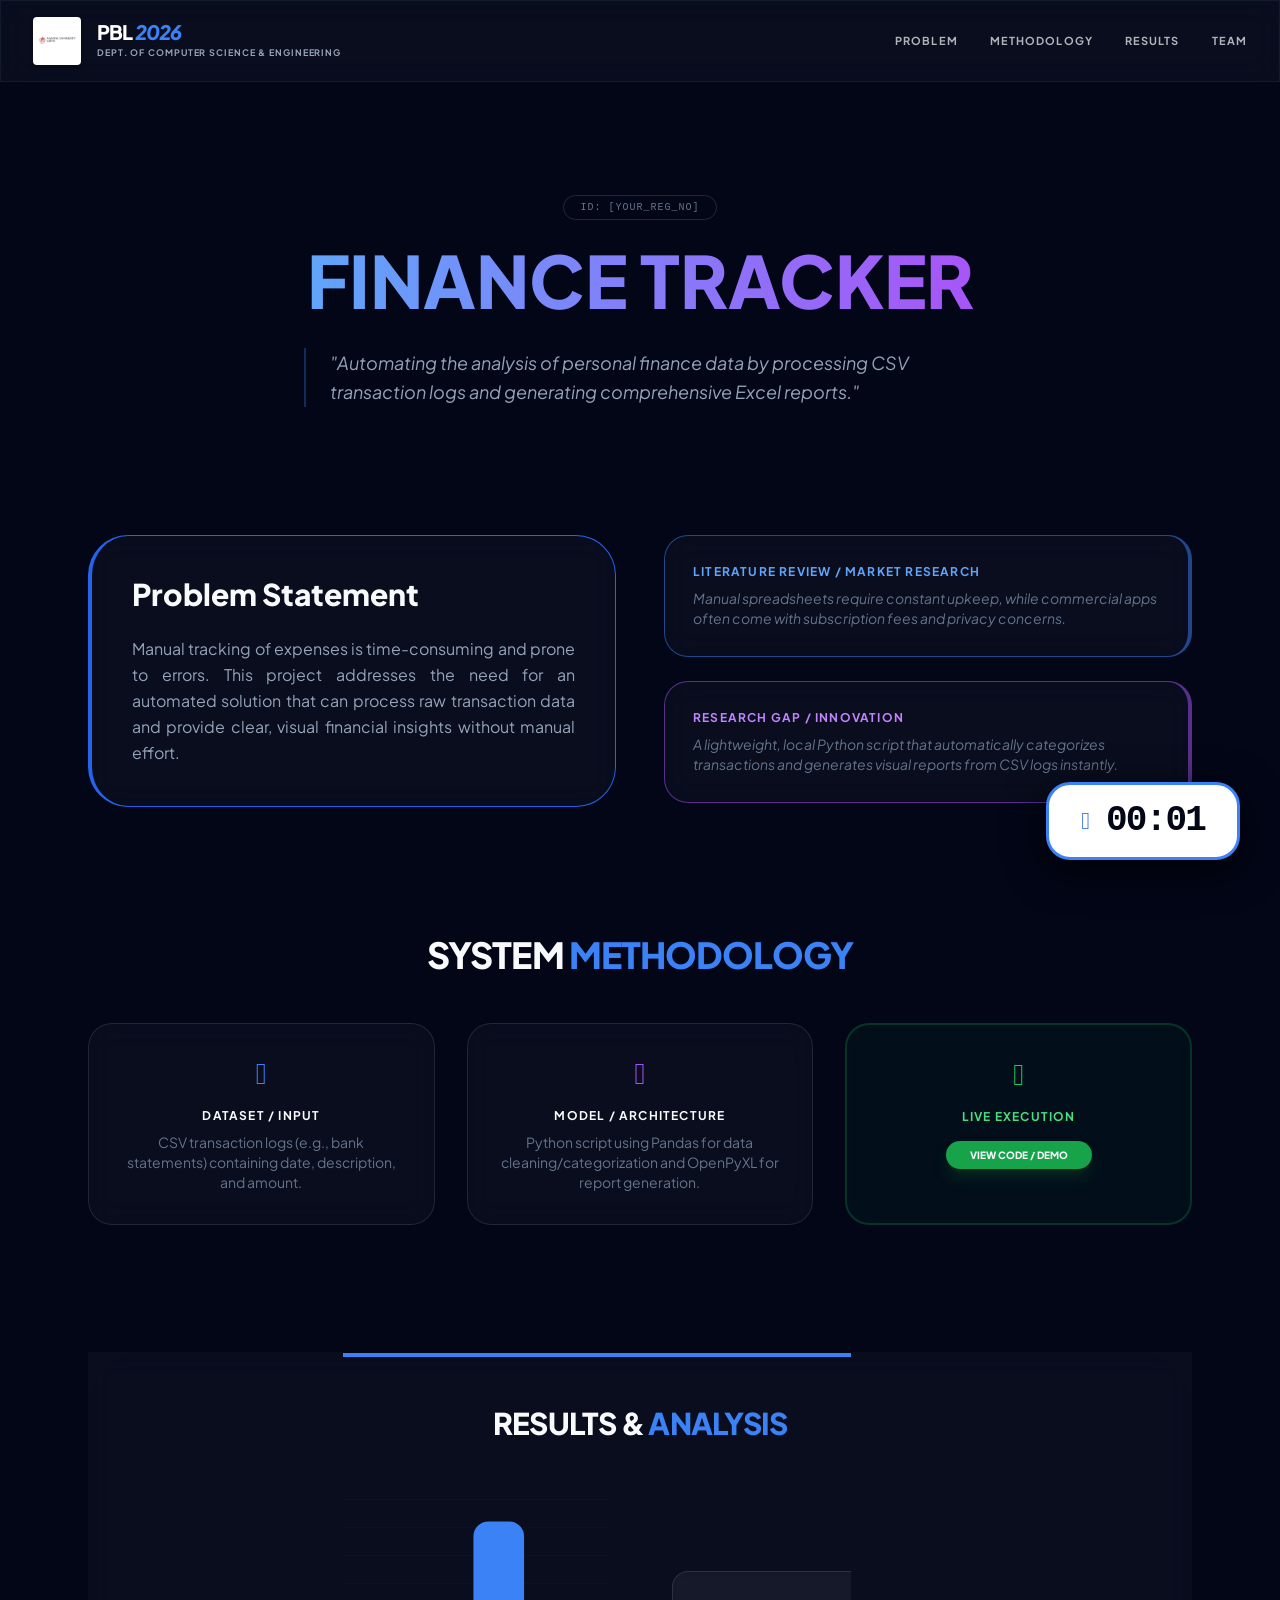
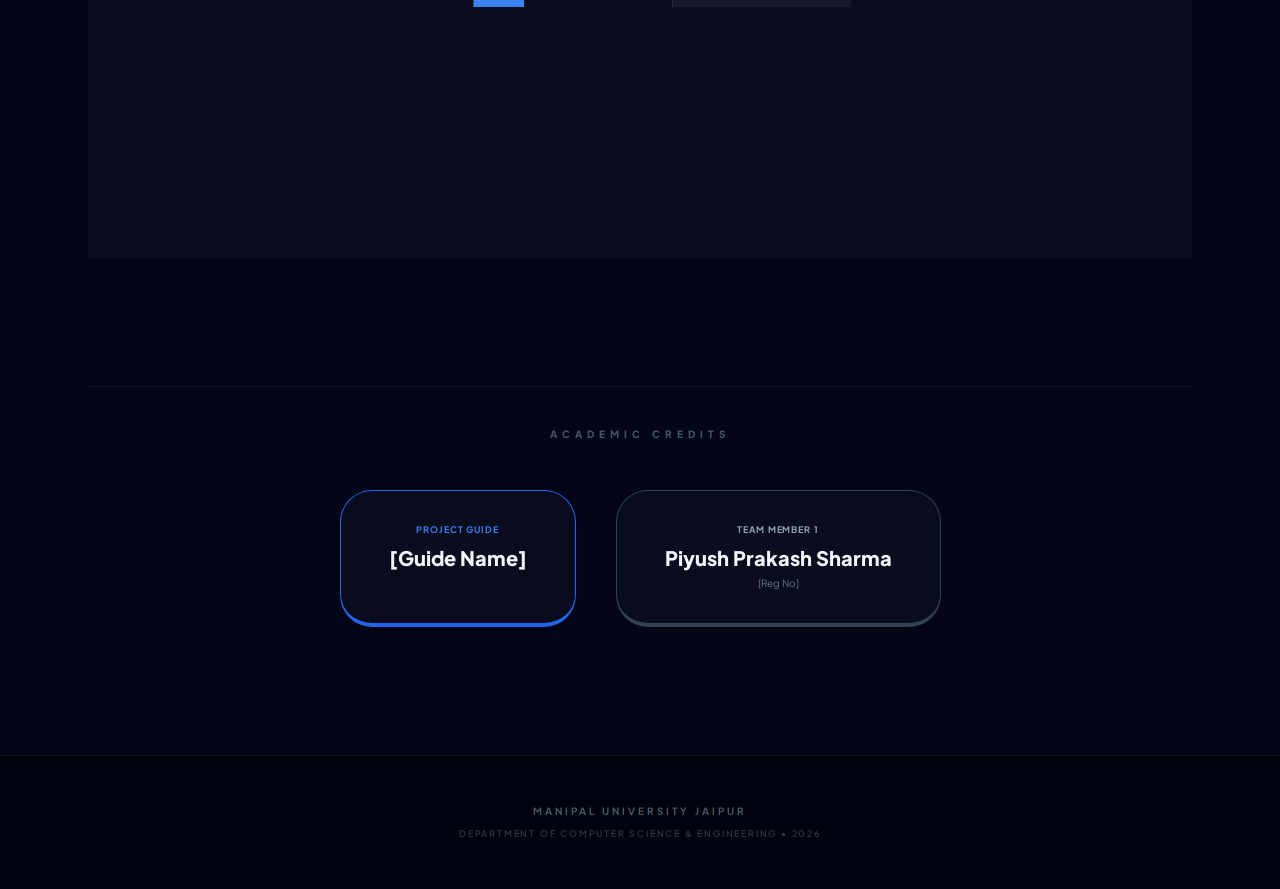
==== index.html @ f866fd80 "Update index.html with Finance Tracker project details" ====
<!DOCTYPE html>
<!-- saved from url=(0063)https://adityasinha-1988.github.io/pblcse/pbl_ppt_template.html -->
<html lang="en">

<head>
    <meta http-equiv="Content-Type" content="text/html; charset=UTF-8">

    <meta name="viewport" content="width=device-width, initial-scale=1.0">
    <title>Finance Tracker | PBL 2026</title>
    <script src="./PBL Presentation _ 2026_files/saved_resource"></script>
    <style>
        undefined
    </style>
    <script src="./PBL Presentation _ 2026_files/chart.js.download"></script>
    <link rel="stylesheet" href="./PBL Presentation _ 2026_files/all.min.css">
    <style>
        @import url('https://fonts.googleapis.com/css2?family=Plus+Jakarta+Sans:wght@400;600;800&display=swap');

        body {
            background-color: #020617;
            color: #f8fafc;
            font-family: 'Plus Jakarta Sans', sans-serif;
            scroll-behavior: smooth;
        }

        .glass {
            background: rgba(255, 255, 255, 0.03);
            backdrop-filter: blur(15px);
            border: 1px solid rgba(255, 255, 255, 0.1);
        }

        .gradient-text {
            background: linear-gradient(90deg, #60a5fa, #a855f7);
            -webkit-background-clip: text;
            -webkit-text-fill-color: transparent;
        }

        /* TIMER UI - FIXED CONTRAST */
        #timerContainer {
            background: #ffffff;
            color: #020617;
            box-shadow: 0 10px 40px rgba(0, 0, 0, 0.8);
            border: 3px solid #3b82f6;
            z-index: 1000;
        }

        @keyframes flicker {

            0%,
            100% {
                background-color: #ffffff;
            }

            50% {
                background-color: #fca5a5;
            }
        }

        .timer-warning {
            animation: flicker 1s infinite;
            border: 3px solid #ef4444 !important;
            color: #b91c1c !important;
        }

        .timer-stop {
            background-color: #991b1b !important;
            color: #ffffff !important;
            border: 3px solid #f87171 !important;
            animation: none;
        }
    </style>
    <style>
        *,
        ::before,
        ::after {
            --tw-border-spacing-x: 0;
            --tw-border-spacing-y: 0;
            --tw-translate-x: 0;
            --tw-translate-y: 0;
            --tw-rotate: 0;
            --tw-skew-x: 0;
            --tw-skew-y: 0;
            --tw-scale-x: 1;
            --tw-scale-y: 1;
            --tw-pan-x: ;
            --tw-pan-y: ;
            --tw-pinch-zoom: ;
            --tw-scroll-snap-strictness: proximity;
            --tw-gradient-from-position: ;
            --tw-gradient-via-position: ;
            --tw-gradient-to-position: ;
            --tw-ordinal: ;
            --tw-slashed-zero: ;
            --tw-numeric-figure: ;
            --tw-numeric-spacing: ;
            --tw-numeric-fraction: ;
            --tw-ring-inset: ;
            --tw-ring-offset-width: 0px;
            --tw-ring-offset-color: #fff;
            --tw-ring-color: rgb(59 130 246 / 0.5);
            --tw-ring-offset-shadow: 0 0 #0000;
            --tw-ring-shadow: 0 0 #0000;
            --tw-shadow: 0 0 #0000;
            --tw-shadow-colored: 0 0 #0000;
            --tw-blur: ;
            --tw-brightness: ;
            --tw-contrast: ;
            --tw-grayscale: ;
            --tw-hue-rotate: ;
            --tw-invert: ;
            --tw-saturate: ;
            --tw-sepia: ;
            --tw-drop-shadow: ;
            --tw-backdrop-blur: ;
            --tw-backdrop-brightness: ;
            --tw-backdrop-contrast: ;
            --tw-backdrop-grayscale: ;
            --tw-backdrop-hue-rotate: ;
            --tw-backdrop-invert: ;
            --tw-backdrop-opacity: ;
            --tw-backdrop-saturate: ;
            --tw-backdrop-sepia: ;
            --tw-contain-size: ;
            --tw-contain-layout: ;
            --tw-contain-paint: ;
            --tw-contain-style:
        }

        ::backdrop {
            --tw-border-spacing-x: 0;
            --tw-border-spacing-y: 0;
            --tw-translate-x: 0;
            --tw-translate-y: 0;
            --tw-rotate: 0;
            --tw-skew-x: 0;
            --tw-skew-y: 0;
            --tw-scale-x: 1;
            --tw-scale-y: 1;
            --tw-pan-x: ;
            --tw-pan-y: ;
            --tw-pinch-zoom: ;
            --tw-scroll-snap-strictness: proximity;
            --tw-gradient-from-position: ;
            --tw-gradient-via-position: ;
            --tw-gradient-to-position: ;
            --tw-ordinal: ;
            --tw-slashed-zero: ;
            --tw-numeric-figure: ;
            --tw-numeric-spacing: ;
            --tw-numeric-fraction: ;
            --tw-ring-inset: ;
            --tw-ring-offset-width: 0px;
            --tw-ring-offset-color: #fff;
            --tw-ring-color: rgb(59 130 246 / 0.5);
            --tw-ring-offset-shadow: 0 0 #0000;
            --tw-ring-shadow: 0 0 #0000;
            --tw-shadow: 0 0 #0000;
            --tw-shadow-colored: 0 0 #0000;
            --tw-blur: ;
            --tw-brightness: ;
            --tw-contrast: ;
            --tw-grayscale: ;
            --tw-hue-rotate: ;
            --tw-invert: ;
            --tw-saturate: ;
            --tw-sepia: ;
            --tw-drop-shadow: ;
            --tw-backdrop-blur: ;
            --tw-backdrop-brightness: ;
            --tw-backdrop-contrast: ;
            --tw-backdrop-grayscale: ;
            --tw-backdrop-hue-rotate: ;
            --tw-backdrop-invert: ;
            --tw-backdrop-opacity: ;
            --tw-backdrop-saturate: ;
            --tw-backdrop-sepia: ;
            --tw-contain-size: ;
            --tw-contain-layout: ;
            --tw-contain-paint: ;
            --tw-contain-style:
        }

        /* ! tailwindcss v3.4.17 | MIT License | https://tailwindcss.com */
        *,
        ::after,
        ::before {
            box-sizing: border-box;
            border-width: 0;
            border-style: solid;
            border-color: #e5e7eb
        }

        ::after,
        ::before {
            --tw-content: ''
        }

        :host,
        html {
            line-height: 1.5;
            -webkit-text-size-adjust: 100%;
            -moz-tab-size: 4;
            tab-size: 4;
            font-family: ui-sans-serif, system-ui, sans-serif, "Apple Color Emoji", "Segoe UI Emoji", "Segoe UI Symbol", "Noto Color Emoji";
            font-feature-settings: normal;
            font-variation-settings: normal;
            -webkit-tap-highlight-color: transparent
        }

        body {
            margin: 0;
            line-height: inherit
        }

        hr {
            height: 0;
            color: inherit;
            border-top-width: 1px
        }

        abbr:where([title]) {
            -webkit-text-decoration: underline dotted;
            text-decoration: underline dotted
        }

        h1,
        h2,
        h3,
        h4,
        h5,
        h6 {
            font-size: inherit;
            font-weight: inherit
        }

        a {
            color: inherit;
            text-decoration: inherit
        }

        b,
        strong {
            font-weight: bolder
        }

        code,
        kbd,
        pre,
        samp {
            font-family: ui-monospace, SFMono-Regular, Menlo, Monaco, Consolas, "Liberation Mono", "Courier New", monospace;
            font-feature-settings: normal;
            font-variation-settings: normal;
            font-size: 1em
        }

        small {
            font-size: 80%
        }

        sub,
        sup {
            font-size: 75%;
            line-height: 0;
            position: relative;
            vertical-align: baseline
        }

        sub {
            bottom: -.25em
        }

        sup {
            top: -.5em
        }

        table {
            text-indent: 0;
            border-color: inherit;
            border-collapse: collapse
        }

        button,
        input,
        optgroup,
        select,
        textarea {
            font-family: inherit;
            font-feature-settings: inherit;
            font-variation-settings: inherit;
            font-size: 100%;
            font-weight: inherit;
            line-height: inherit;
            letter-spacing: inherit;
            color: inherit;
            margin: 0;
            padding: 0
        }

        button,
        select {
            text-transform: none
        }

        button,
        input:where([type=button]),
        input:where([type=reset]),
        input:where([type=submit]) {
            -webkit-appearance: button;
            background-color: transparent;
            background-image: none
        }

        :-moz-focusring {
            outline: auto
        }

        :-moz-ui-invalid {
            box-shadow: none
        }

        progress {
            vertical-align: baseline
        }

        ::-webkit-inner-spin-button,
        ::-webkit-outer-spin-button {
            height: auto
        }

        [type=search] {
            -webkit-appearance: textfield;
            outline-offset: -2px
        }

        ::-webkit-search-decoration {
            -webkit-appearance: none
        }

        ::-webkit-file-upload-button {
            -webkit-appearance: button;
            font: inherit
        }

        summary {
            display: list-item
        }

        blockquote,
        dd,
        dl,
        figure,
        h1,
        h2,
        h3,
        h4,
        h5,
        h6,
        hr,
        p,
        pre {
            margin: 0
        }

        fieldset {
            margin: 0;
            padding: 0
        }

        legend {
            padding: 0
        }

        menu,
        ol,
        ul {
            list-style: none;
            margin: 0;
            padding: 0
        }

        dialog {
            padding: 0
        }

        textarea {
            resize: vertical
        }

        input::placeholder,
        textarea::placeholder {
            opacity: 1;
            color: #9ca3af
        }

        [role=button],
        button {
            cursor: pointer
        }

        :disabled {
            cursor: default
        }

        audio,
        canvas,
        embed,
        iframe,
        img,
        object,
        svg,
        video {
            display: block;
            vertical-align: middle
        }

        img,
        video {
            max-width: 100%;
            height: auto
        }

        [hidden]:where(:not([hidden=until-found])) {
            display: none
        }

        .fixed {
            position: fixed
        }

        .bottom-10 {
            bottom: 2.5rem
        }

        .right-10 {
            right: 2.5rem
        }

        .z-50 {
            z-index: 50
        }

        .mx-auto {
            margin-left: auto;
            margin-right: auto
        }

        .mb-12 {
            margin-bottom: 3rem
        }

        .mb-2 {
            margin-bottom: 0.5rem
        }

        .mb-4 {
            margin-bottom: 1rem
        }

        .mb-6 {
            margin-bottom: 1.5rem
        }

        .mb-8 {
            margin-bottom: 2rem
        }

        .mt-1 {
            margin-top: 0.25rem
        }

        .inline-block {
            display: inline-block
        }

        .flex {
            display: flex
        }

        .grid {
            display: grid
        }

        .hidden {
            display: none
        }

        .h-80 {
            height: 20rem
        }

        .h-full {
            height: 100%
        }

        .w-auto {
            width: auto
        }

        .w-full {
            width: 100%
        }

        .max-w-2xl {
            max-width: 42rem
        }

        .max-w-6xl {
            max-width: 72rem
        }

        .flex-col {
            flex-direction: column
        }

        .flex-wrap {
            flex-wrap: wrap
        }

        .items-center {
            align-items: center
        }

        .items-stretch {
            align-items: stretch
        }

        .justify-center {
            justify-content: center
        }

        .justify-between {
            justify-content: space-between
        }

        .gap-10 {
            gap: 2.5rem
        }

        .gap-12 {
            gap: 3rem
        }

        .gap-16 {
            gap: 4rem
        }

        .gap-4 {
            gap: 1rem
        }

        .gap-8 {
            gap: 2rem
        }

        .space-y-12> :not([hidden])~ :not([hidden]) {
            --tw-space-y-reverse: 0;
            margin-top: calc(3rem * calc(1 - var(--tw-space-y-reverse)));
            margin-bottom: calc(3rem * var(--tw-space-y-reverse))
        }

        .space-y-32> :not([hidden])~ :not([hidden]) {
            --tw-space-y-reverse: 0;
            margin-top: calc(8rem * calc(1 - var(--tw-space-y-reverse)));
            margin-bottom: calc(8rem * var(--tw-space-y-reverse))
        }

        .space-y-6> :not([hidden])~ :not([hidden]) {
            --tw-space-y-reverse: 0;
            margin-top: calc(1.5rem * calc(1 - var(--tw-space-y-reverse)));
            margin-bottom: calc(1.5rem * var(--tw-space-y-reverse))
        }

        .rounded {
            border-radius: 0.25rem
        }

        .rounded-2xl {
            border-radius: 1rem
        }

        .rounded-3xl {
            border-radius: 1.5rem
        }

        .rounded-\[2\.5rem\] {
            border-radius: 2.5rem
        }

        .rounded-\[2rem\] {
            border-radius: 2rem
        }

        .rounded-\[3\.5rem\] {
            border-radius: 3.5rem
        }

        .rounded-full {
            border-radius: 9999px
        }

        .border {
            border-width: 1px
        }

        .border-2 {
            border-width: 2px
        }

        .border-b {
            border-bottom-width: 1px
        }

        .border-b-4 {
            border-bottom-width: 4px
        }

        .border-l-2 {
            border-left-width: 2px
        }

        .border-l-4 {
            border-left-width: 4px
        }

        .border-r-4 {
            border-right-width: 4px
        }

        .border-t {
            border-top-width: 1px
        }

        .border-t-4 {
            border-top-width: 4px
        }

        .border-blue-500 {
            --tw-border-opacity: 1;
            border-color: rgb(59 130 246 / var(--tw-border-opacity, 1))
        }

        .border-blue-500\/30 {
            border-color: rgb(59 130 246 / 0.3)
        }

        .border-blue-500\/50 {
            border-color: rgb(59 130 246 / 0.5)
        }

        .border-blue-600 {
            --tw-border-opacity: 1;
            border-color: rgb(37 99 235 / var(--tw-border-opacity, 1))
        }

        .border-green-500\/20 {
            border-color: rgb(34 197 94 / 0.2)
        }

        .border-purple-500\/50 {
            border-color: rgb(168 85 247 / 0.5)
        }

        .border-slate-700 {
            --tw-border-opacity: 1;
            border-color: rgb(51 65 85 / var(--tw-border-opacity, 1))
        }

        .border-slate-800 {
            --tw-border-opacity: 1;
            border-color: rgb(30 41 59 / var(--tw-border-opacity, 1))
        }

        .border-slate-800\/50 {
            border-color: rgb(30 41 59 / 0.5)
        }

        .border-slate-900 {
            --tw-border-opacity: 1;
            border-color: rgb(15 23 42 / var(--tw-border-opacity, 1))
        }

        .border-white\/10 {
            border-color: rgb(255 255 255 / 0.1)
        }

        .bg-black\/40 {
            background-color: rgb(0 0 0 / 0.4)
        }

        .bg-green-500\/5 {
            background-color: rgb(34 197 94 / 0.05)
        }

        .bg-green-600 {
            --tw-bg-opacity: 1;
            background-color: rgb(22 163 74 / var(--tw-bg-opacity, 1))
        }

        .bg-white {
            --tw-bg-opacity: 1;
            background-color: rgb(255 255 255 / var(--tw-bg-opacity, 1))
        }

        .bg-white\/5 {
            background-color: rgb(255 255 255 / 0.05)
        }

        .object-contain {
            object-fit: contain
        }

        .p-1 {
            padding: 0.25rem
        }

        .p-10 {
            padding: 2.5rem
        }

        .p-12 {
            padding: 3rem
        }

        .p-6 {
            padding: 1.5rem
        }

        .p-7 {
            padding: 1.75rem
        }

        .p-8 {
            padding: 2rem
        }

        .px-12 {
            padding-left: 3rem;
            padding-right: 3rem
        }

        .px-4 {
            padding-left: 1rem;
            padding-right: 1rem
        }

        .px-6 {
            padding-left: 1.5rem;
            padding-right: 1.5rem
        }

        .px-8 {
            padding-left: 2rem;
            padding-right: 2rem
        }

        .py-1 {
            padding-top: 0.25rem;
            padding-bottom: 0.25rem
        }

        .py-12 {
            padding-top: 3rem;
            padding-bottom: 3rem
        }

        .py-2 {
            padding-top: 0.5rem;
            padding-bottom: 0.5rem
        }

        .py-4 {
            padding-top: 1rem;
            padding-bottom: 1rem
        }

        .py-8 {
            padding-top: 2rem;
            padding-bottom: 2rem
        }

        .pb-32 {
            padding-bottom: 8rem
        }

        .pl-6 {
            padding-left: 1.5rem
        }

        .pt-10 {
            padding-top: 2.5rem
        }

        .pt-48 {
            padding-top: 12rem
        }

        .text-left {
            text-align: left
        }

        .text-center {
            text-align: center
        }

        .text-justify {
            text-align: justify
        }

        .font-mono {
            font-family: ui-monospace, SFMono-Regular, Menlo, Monaco, Consolas, "Liberation Mono", "Courier New", monospace
        }

        .text-2xl {
            font-size: 1.5rem;
            line-height: 2rem
        }

        .text-3xl {
            font-size: 1.875rem;
            line-height: 2.25rem
        }

        .text-4xl {
            font-size: 2.25rem;
            line-height: 2.5rem
        }

        .text-6xl {
            font-size: 3.75rem;
            line-height: 1
        }

        .text-\[10px\] {
            font-size: 10px
        }

        .text-\[11px\] {
            font-size: 11px
        }

        .text-\[9px\] {
            font-size: 9px
        }

        .text-lg {
            font-size: 1.125rem;
            line-height: 1.75rem
        }

        .text-sm {
            font-size: 0.875rem;
            line-height: 1.25rem
        }

        .text-xl {
            font-size: 1.25rem;
            line-height: 1.75rem
        }

        .text-xs {
            font-size: 0.75rem;
            line-height: 1rem
        }

        .font-black {
            font-weight: 900
        }

        .font-bold {
            font-weight: 700
        }

        .font-extrabold {
            font-weight: 800
        }

        .font-medium {
            font-weight: 500
        }

        .uppercase {
            text-transform: uppercase
        }

        .italic {
            font-style: italic
        }

        .leading-none {
            line-height: 1
        }

        .leading-relaxed {
            line-height: 1.625
        }

        .leading-tight {
            line-height: 1.25
        }

        .tracking-\[0\.2em\] {
            letter-spacing: 0.2em
        }

        .tracking-\[0\.3em\] {
            letter-spacing: 0.3em
        }

        .tracking-\[0\.5em\] {
            letter-spacing: 0.5em
        }

        .tracking-tight {
            letter-spacing: -0.025em
        }

        .tracking-tighter {
            letter-spacing: -0.05em
        }

        .tracking-widest {
            letter-spacing: 0.1em
        }

        .text-blue-400 {
            --tw-text-opacity: 1;
            color: rgb(96 165 250 / var(--tw-text-opacity, 1))
        }

        .text-blue-500 {
            --tw-text-opacity: 1;
            color: rgb(59 130 246 / var(--tw-text-opacity, 1))
        }

        .text-blue-600 {
            --tw-text-opacity: 1;
            color: rgb(37 99 235 / var(--tw-text-opacity, 1))
        }

        .text-green-400 {
            --tw-text-opacity: 1;
            color: rgb(74 222 128 / var(--tw-text-opacity, 1))
        }

        .text-green-500 {
            --tw-text-opacity: 1;
            color: rgb(34 197 94 / var(--tw-text-opacity, 1))
        }

        .text-purple-400 {
            --tw-text-opacity: 1;
            color: rgb(192 132 252 / var(--tw-text-opacity, 1))
        }

        .text-purple-500 {
            --tw-text-opacity: 1;
            color: rgb(168 85 247 / var(--tw-text-opacity, 1))
        }

        .text-slate-100 {
            --tw-text-opacity: 1;
            color: rgb(241 245 249 / var(--tw-text-opacity, 1))
        }

        .text-slate-400 {
            --tw-text-opacity: 1;
            color: rgb(148 163 184 / var(--tw-text-opacity, 1))
        }

        .text-slate-500 {
            --tw-text-opacity: 1;
            color: rgb(100 116 139 / var(--tw-text-opacity, 1))
        }

        .text-slate-600 {
            --tw-text-opacity: 1;
            color: rgb(71 85 105 / var(--tw-text-opacity, 1))
        }

        .text-white {
            --tw-text-opacity: 1;
            color: rgb(255 255 255 / var(--tw-text-opacity, 1))
        }

        .opacity-50 {
            opacity: 0.5
        }

        .opacity-70 {
            opacity: 0.7
        }

        .shadow-inner {
            --tw-shadow: inset 0 2px 4px 0 rgb(0 0 0 / 0.05);
            --tw-shadow-colored: inset 0 2px 4px 0 var(--tw-shadow-color);
            box-shadow: var(--tw-ring-offset-shadow, 0 0 #0000), var(--tw-ring-shadow, 0 0 #0000), var(--tw-shadow)
        }

        .shadow-lg {
            --tw-shadow: 0 10px 15px -3px rgb(0 0 0 / 0.1), 0 4px 6px -4px rgb(0 0 0 / 0.1);
            --tw-shadow-colored: 0 10px 15px -3px var(--tw-shadow-color), 0 4px 6px -4px var(--tw-shadow-color);
            box-shadow: var(--tw-ring-offset-shadow, 0 0 #0000), var(--tw-ring-shadow, 0 0 #0000), var(--tw-shadow)
        }

        .shadow-md {
            --tw-shadow: 0 4px 6px -1px rgb(0 0 0 / 0.1), 0 2px 4px -2px rgb(0 0 0 / 0.1);
            --tw-shadow-colored: 0 4px 6px -1px var(--tw-shadow-color), 0 2px 4px -2px var(--tw-shadow-color);
            box-shadow: var(--tw-ring-offset-shadow, 0 0 #0000), var(--tw-ring-shadow, 0 0 #0000), var(--tw-shadow)
        }

        .shadow-green-900\/40 {
            --tw-shadow-color: rgb(20 83 45 / 0.4);
            --tw-shadow: var(--tw-shadow-colored)
        }

        .transition {
            transition-property: color, background-color, border-color, fill, stroke, opacity, box-shadow, transform, filter, -webkit-text-decoration-color, -webkit-backdrop-filter;
            transition-property: color, background-color, border-color, text-decoration-color, fill, stroke, opacity, box-shadow, transform, filter, backdrop-filter;
            transition-property: color, background-color, border-color, text-decoration-color, fill, stroke, opacity, box-shadow, transform, filter, backdrop-filter, -webkit-text-decoration-color, -webkit-backdrop-filter;
            transition-timing-function: cubic-bezier(0.4, 0, 0.2, 1);
            transition-duration: 150ms
        }

        .transition-all {
            transition-property: all;
            transition-timing-function: cubic-bezier(0.4, 0, 0.2, 1);
            transition-duration: 150ms
        }

        .hover\:bg-green-500:hover {
            --tw-bg-opacity: 1;
            background-color: rgb(34 197 94 / var(--tw-bg-opacity, 1))
        }

        .hover\:text-blue-400:hover {
            --tw-text-opacity: 1;
            color: rgb(96 165 250 / var(--tw-text-opacity, 1))
        }

        @media (min-width: 768px) {
            .md\:flex {
                display: flex
            }

            .md\:grid-cols-2 {
                grid-template-columns: repeat(2, minmax(0, 1fr))
            }

            .md\:grid-cols-3 {
                grid-template-columns: repeat(3, minmax(0, 1fr))
            }

            .md\:text-7xl {
                font-size: 4.5rem;
                line-height: 1
            }
        }
    </style>
    <link rel="preconnect" href="https://fonts.googleapis.com/" crossorigin="use-credentials">
    <link rel="preconnect" href="https://fonts.gstatic.com/">
    <link rel="stylesheet" href="./PBL Presentation _ 2026_files/css2">
</head>

<body onload="startTimer()">

    <div id="timerContainer"
        class="fixed bottom-10 right-10 px-8 py-4 rounded-3xl flex items-center gap-4 transition-all">
        <i class="fas fa-hourglass-start text-blue-600 text-2xl" id="timerIcon"></i>
        <span id="displayTime" class="text-4xl font-black font-mono tracking-tighter">00:17</span>
    </div>

    <nav class="fixed w-full z-50 glass border-b border-slate-800/50 px-8 py-4 flex justify-between items-center">
        <div class="flex items-center gap-4">
            <div class="bg-white p-1 rounded flex items-center justify-center shadow-md"
                style="height: 48px; width: 48px;">
                <img src="./PBL Presentation _ 2026_files/mujlogo.jpg" alt="MUJ" class="h-full w-auto object-contain"
                    onerror="this.src=&#39;https://via.placeholder.com/50?text=MUJ&#39;">
            </div>
            <div class="flex flex-col text-left">
                <span class="text-xl font-black text-white leading-none uppercase tracking-tighter">PBL <span
                        class="text-blue-500 italic">2026</span></span>
                <span class="text-[9px] text-slate-400 font-bold uppercase tracking-widest mt-1">Dept. of Computer
                    Science &amp; Engineering</span>
            </div>
        </div>
        <div class="hidden md:flex gap-8 text-[11px] uppercase tracking-widest font-bold opacity-70">
            <a href="https://adityasinha-1988.github.io/pblcse/pbl_ppt_template.html#problem"
                class="hover:text-blue-400 transition">Problem</a>
            <a href="https://adityasinha-1988.github.io/pblcse/pbl_ppt_template.html#methodology"
                class="hover:text-blue-400 transition">Methodology</a>
            <a href="https://adityasinha-1988.github.io/pblcse/pbl_ppt_template.html#results"
                class="hover:text-blue-400 transition">Results</a>
            <a href="https://adityasinha-1988.github.io/pblcse/pbl_ppt_template.html#team"
                class="hover:text-blue-400 transition">Team</a>
        </div>
    </nav>

    <main class="max-w-6xl mx-auto px-6 pt-48 pb-32 space-y-32">

        <section class="text-center">
            <div
                class="inline-block px-4 py-1 border border-slate-800 rounded-full text-slate-500 text-[10px] font-mono mb-6 uppercase tracking-widest">
                ID: [YOUR_REG_NO]</div>
            <h1 class="text-6xl md:text-7xl font-extrabold mb-8 uppercase leading-tight"><span
                    class="gradient-text uppercase">Finance Tracker</span></h1>
            <p
                class="text-slate-400 max-w-2xl mx-auto italic text-lg leading-relaxed border-l-2 border-blue-500/30 pl-6 text-left">
                "Automating the analysis of personal finance data by processing CSV transaction logs and generating
                comprehensive Excel reports."
            </p>
        </section>

        <section id="problem" class="grid md:grid-cols-2 gap-12 items-stretch">
            <div class="glass p-10 rounded-[2.5rem] flex flex-col justify-center border-l-4 border-blue-600">
                <h2 class="text-3xl font-extrabold mb-6">Problem Statement</h2>
                <p class="text-slate-400 leading-relaxed text-justify">Manual tracking of expenses is time-consuming and
                    prone to errors. This project addresses the need for an automated solution that can process raw
                    transaction data and provide clear, visual financial insights without manual effort.</p>
            </div>
            <div class="space-y-6">
                <div class="glass p-7 rounded-3xl border-r-4 border-blue-500/50">
                    <h3 class="text-blue-400 font-bold text-xs uppercase tracking-widest mb-2">Literature Review /
                        Market Research</h3>
                    <p class="text-sm text-slate-500 italic">Manual spreadsheets require constant upkeep, while
                        commercial apps often come with subscription fees and privacy concerns.</p>
                </div>
                <div class="glass p-7 rounded-3xl border-r-4 border-purple-500/50">
                    <h3 class="text-purple-400 font-bold text-xs uppercase tracking-widest mb-2">Research Gap /
                        Innovation</h3>
                    <p class="text-sm text-slate-500 italic">A lightweight, local Python script that automatically
                        categorizes transactions and generates visual reports from CSV logs instantly.</p>
                </div>
            </div>
        </section>

        <section id="methodology" class="space-y-12">
            <h2 class="text-4xl font-black text-center uppercase tracking-tight">System <span
                    class="text-blue-500">Methodology</span></h2>
            <div class="grid md:grid-cols-3 gap-8">
                <div class="glass p-8 rounded-3xl text-center">
                    <i class="fas fa-database text-blue-500 text-3xl mb-4"></i>
                    <h3 class="font-bold mb-2 uppercase text-xs tracking-widest">Dataset / Input</h3>
                    <p class="text-sm text-slate-500">CSV transaction logs (e.g., bank statements) containing date,
                        description, and amount.</p>
                </div>
                <div class="glass p-8 rounded-3xl text-center">
                    <i class="fas fa-microchip text-purple-500 text-3xl mb-4"></i>
                    <h3 class="font-bold mb-2 uppercase text-xs tracking-widest">Model / Architecture</h3>
                    <p class="text-sm text-slate-500">Python script using Pandas for data cleaning/categorization and
                        OpenPyXL for report generation.</p>
                </div>
                <div class="glass p-8 rounded-3xl text-center border-2 border-green-500/20 bg-green-500/5">
                    <i class="fab fa-python text-green-500 text-3xl mb-4"></i>
                    <h3 class="font-bold mb-4 uppercase text-xs tracking-widest text-green-400">Live Execution</h3>
                    <a href="https://github.com/Piyush2232/PBL-Project-Based-Learning-" target="_blank"
                        class="px-6 py-2 bg-green-600 rounded-full text-[10px] font-black hover:bg-green-500 transition shadow-lg shadow-green-900/40">VIEW
                        CODE / DEMO</a>
                </div>
            </div>
        </section>

        <section id="results" class="glass p-12 rounded-[3.5rem] border-t-4 border-blue-500">
            <h2 class="text-3xl font-black mb-12 text-center uppercase tracking-tight">Results &amp; <span
                    class="text-blue-500">Analysis</span></h2>
            <div class="grid md:grid-cols-2 gap-16 items-center">
                <div class="h-80"><canvas id="resultsChart"
                        style="display: block; box-sizing: border-box; height: 320px; width: 471px;" width="471"
                        height="320"></canvas></div>
                <div class="space-y-6">
                    <div
                        class="p-6 rounded-2xl bg-white/5 flex justify-between items-center border border-white/10 shadow-inner">
                        <span class="text-slate-400 font-bold uppercase text-xs tracking-widest">Accuracy /
                            Performance</span>
                        <span class="text-blue-400 font-mono font-black text-3xl">100%</span>
                    </div>
                    <p class="text-slate-500 text-sm italic text-justify leading-relaxed">Successfully categorizes
                        transactions into groups like Food, Travel, and Shopping, providing unexpected insights into
                        spending habits.</p>
                </div>
            </div>
        </section>

        <section id="team" class="text-center pt-10 border-t border-slate-900">
            <h2 class="text-[10px] font-black text-slate-600 uppercase tracking-[0.5em] mb-12">Academic Credits</h2>
            <div class="flex flex-wrap justify-center gap-10">
                <div class="glass px-12 py-8 rounded-[2rem] border-b-4 border-blue-600">
                    <p class="text-[9px] font-bold text-blue-500 mb-2 uppercase tracking-widest">Project Guide</p>
                    <p class="font-black text-xl text-slate-100">[Guide Name]</p>
                </div>
                <div class="glass px-12 py-8 rounded-[2rem] border-b-4 border-slate-700">
                    <p class="text-[9px] font-bold text-slate-400 mb-2 uppercase tracking-widest">Team Member 1</p>
                    <p class="font-black text-xl text-slate-100">Piyush Prakash Sharma</p>
                    <p class="text-[10px] text-slate-500 mt-1">[Reg No]</p>
                </div>
            </div>
        </section>
    </main>

    <footer class="py-12 text-center bg-black/40 border-t border-slate-900">
        <p class="text-slate-600 text-[10px] font-bold tracking-[0.3em] uppercase mb-2">Manipal University Jaipur</p>
        <p class="text-slate-500 text-[9px] font-medium tracking-[0.2em] uppercase opacity-50">Department of Computer
            Science &amp; Engineering • 2026</p>
    </footer>

    <script>
        // TIMER LOGIC
        let sec = 0;
        let timer = null;
        function startTimer() {
            timer = setInterval(() => {
                sec++;
                let m = Math.floor(sec / 60);
                let s = sec % 60;
                document.getElementById('displayTime').innerText = `${m.toString().padStart(2, '0')}:${s.toString().padStart(2, '0')}`;

                if (sec >= 480 && sec < 600) { // 8-10 Mins Warning
                    document.getElementById('timerContainer').classList.add('timer-warning');
                    document.getElementById('timerIcon').classList.replace('fa-hourglass-start', 'fa-hourglass-half');
                } else if (sec >= 600) { // 10 Mins Stop
                    clearInterval(timer);
                    document.getElementById('timerContainer').classList.replace('timer-warning', 'timer-stop');
                    document.getElementById('displayTime').innerText = "10:00";
                    document.getElementById('timerIcon').classList.replace('fa-hourglass-half', 'fa-hourglass-end');
                }
            }, 1000);
        }

        // RESULTS CHART (Demo Data)
        const ctx = document.getElementById('resultsChart').getContext('2d');
        new Chart(ctx, {
            type: 'bar',
            data: {
                labels: ['Existing System', 'Our Solution'],
                datasets: [{
                    data: [70, 92],
                    backgroundColor: ['#1e293b', '#3b82f6'],
                    borderRadius: 15,
                    barThickness: 50
                }]
            },
            options: {
                responsive: true,
                maintainAspectRatio: false,
                plugins: { legend: { display: false } },
                scales: {
                    y: { beginAtZero: true, grid: { color: '#ffffff05' }, ticks: { color: '#475569' } },
                    x: { grid: { display: false }, ticks: { color: '#475569' } }
                }
            }
        });
    </script>

</body>

</html>
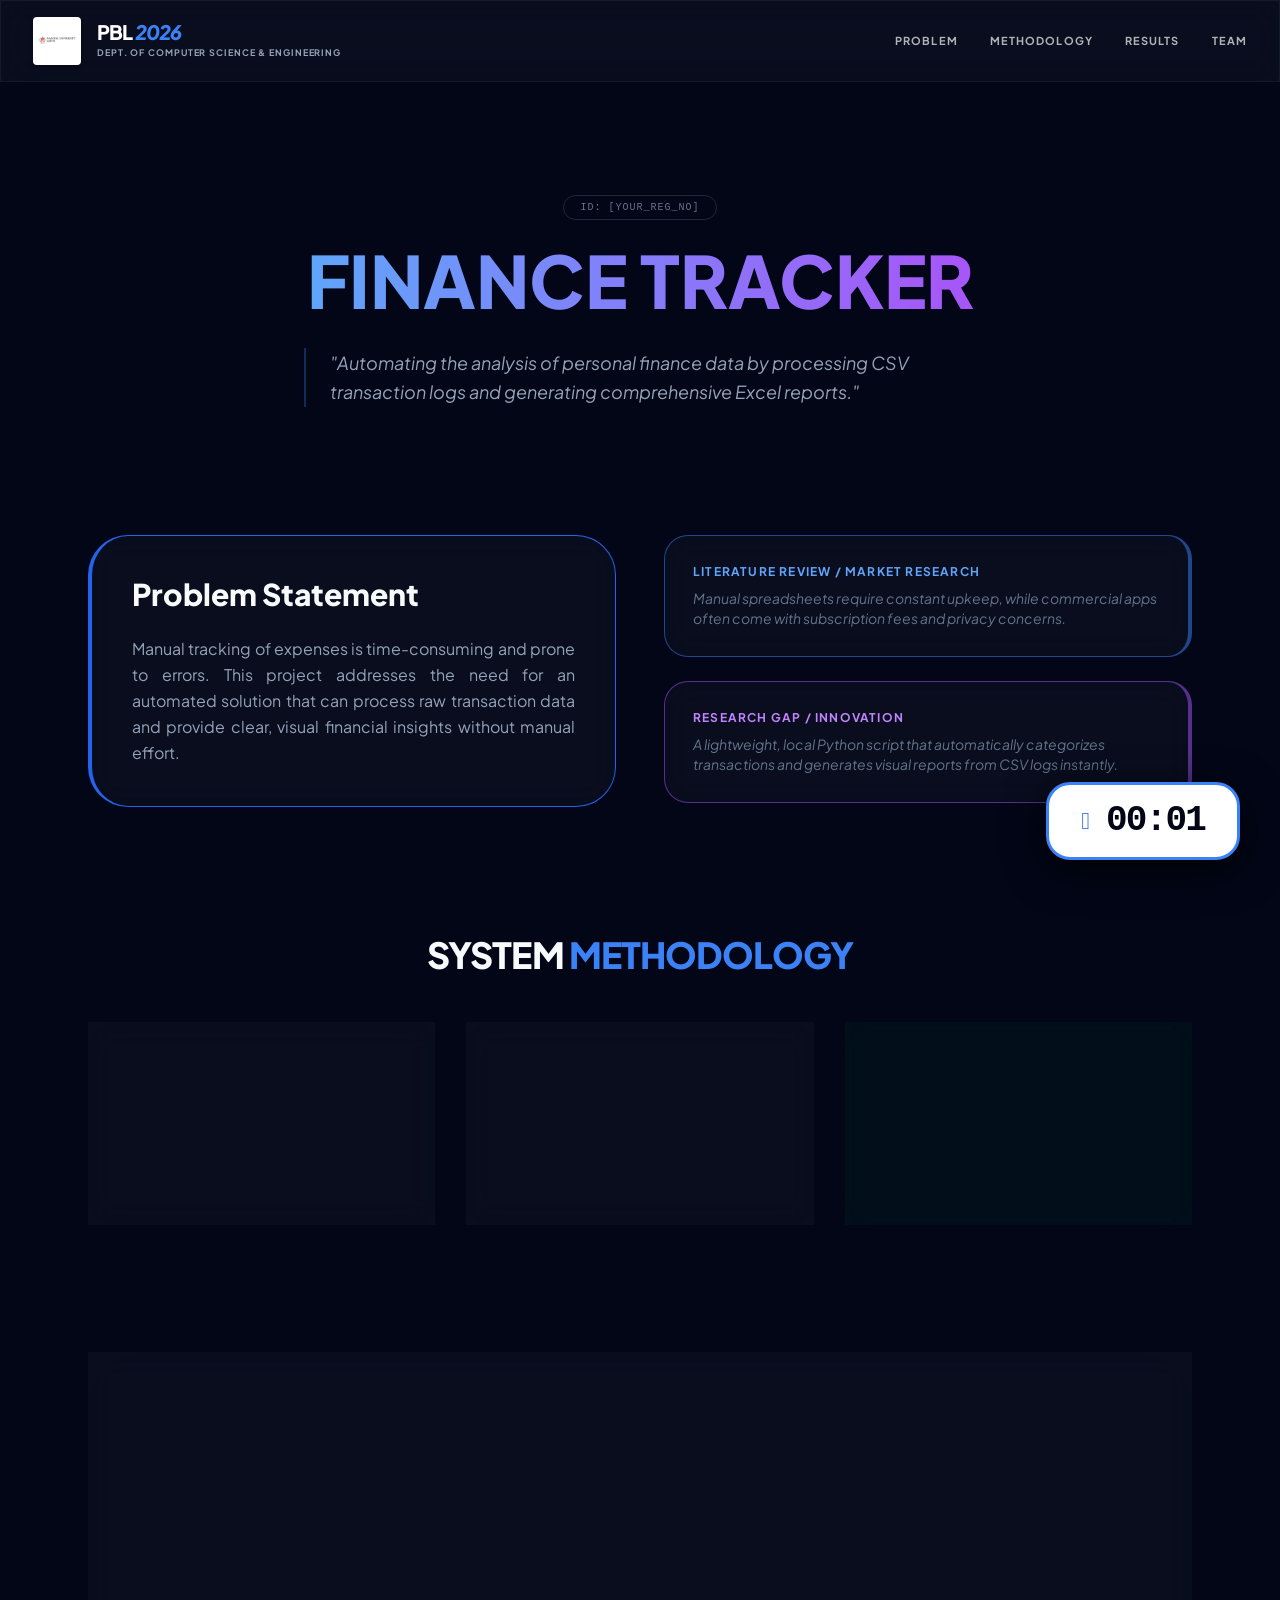
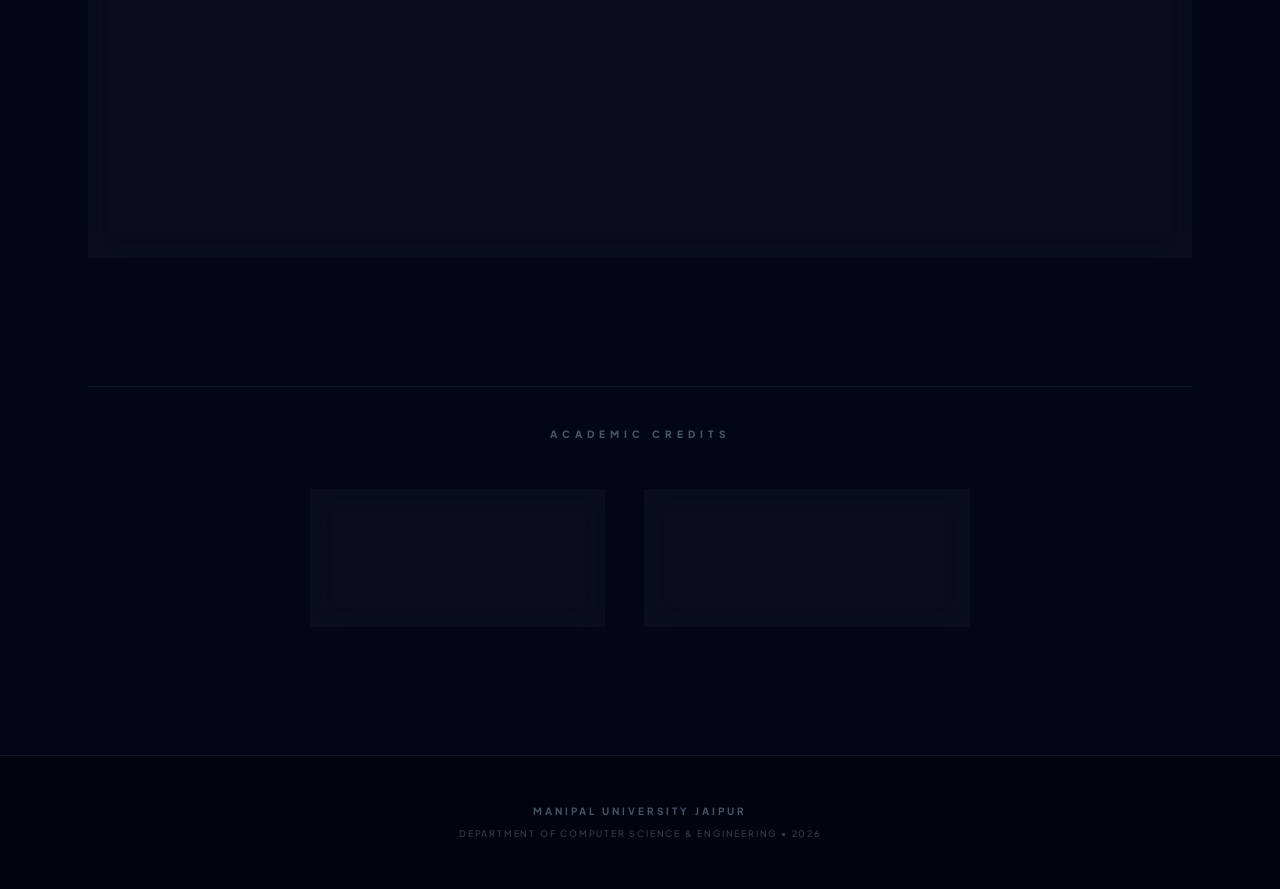
==== commit acec252b: "docs: update project guide name and team member registration number in index.html" ====
--- a/index.html
+++ b/index.html
@@ -1185,12 +1185,12 @@
             <div class="flex flex-wrap justify-center gap-10">
                 <div class="glass px-12 py-8 rounded-[2rem] border-b-4 border-blue-600">
                     <p class="text-[9px] font-bold text-blue-500 mb-2 uppercase tracking-widest">Project Guide</p>
-                    <p class="font-black text-xl text-slate-100">[Guide Name]</p>
+                    <p class="font-black text-xl text-slate-100">Ms.Harshika Mathur</p>
                 </div>
                 <div class="glass px-12 py-8 rounded-[2rem] border-b-4 border-slate-700">
                     <p class="text-[9px] font-bold text-slate-400 mb-2 uppercase tracking-widest">Team Member 1</p>
                     <p class="font-black text-xl text-slate-100">Piyush Prakash Sharma</p>
-                    <p class="text-[10px] text-slate-500 mt-1">[Reg No]</p>
+                    <p class="text-[10px] text-slate-500 mt-1">2427030222</p>
                 </div>
             </div>
         </section>
